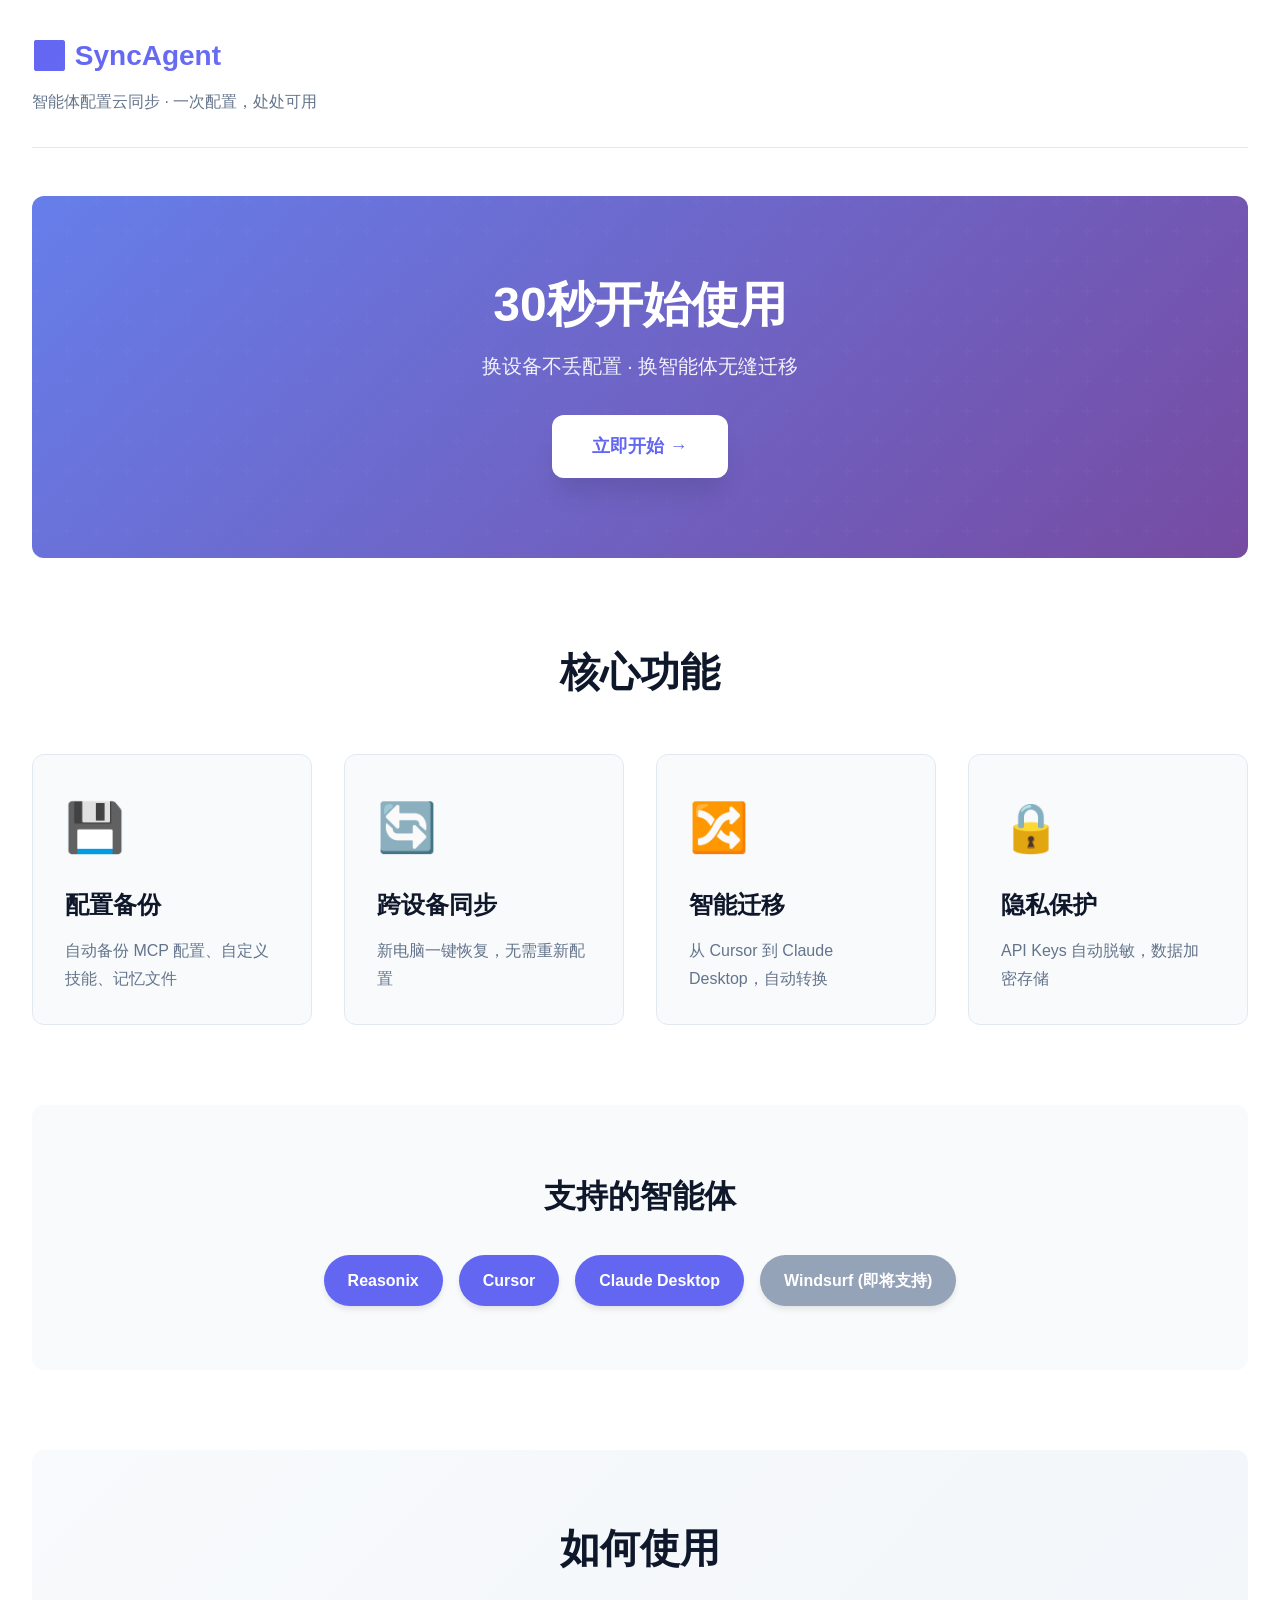
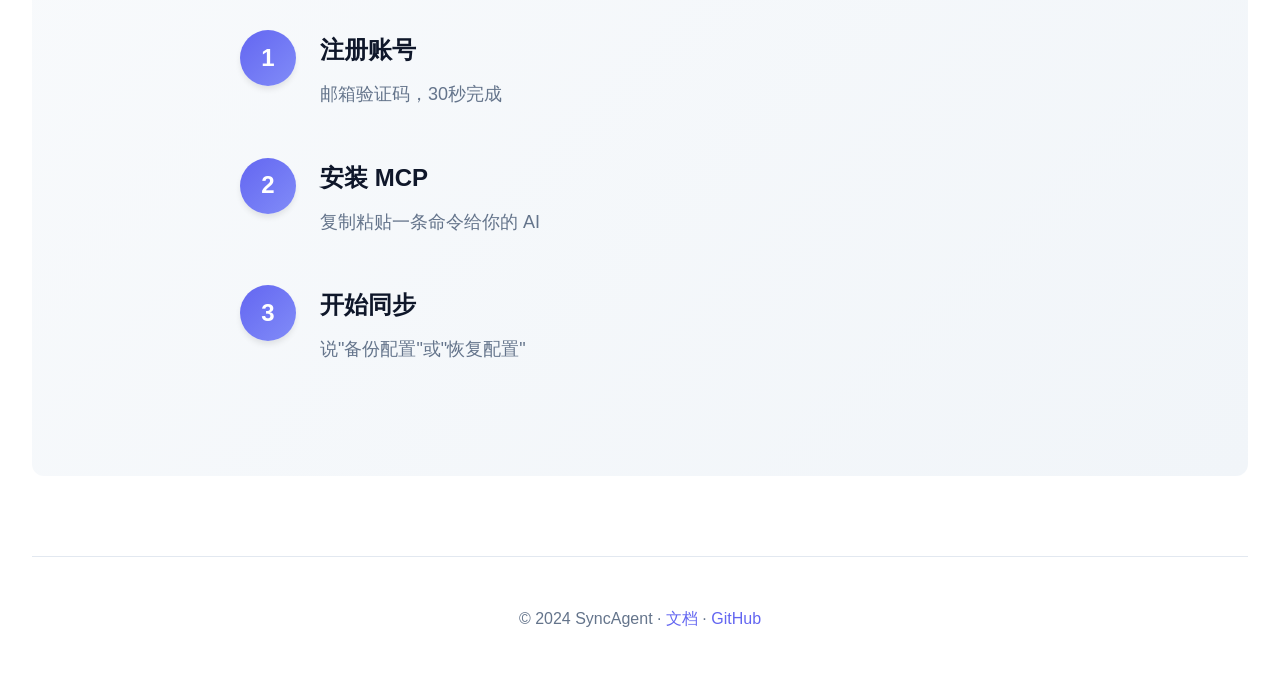
==== public/index.html @ e1bc0ce4 "Fix asset paths for Vercel deployment" ====
<!DOCTYPE html>
<html lang="zh-CN">
<head>
    <meta charset="UTF-8">
    <meta name="viewport" content="width=device-width, initial-scale=1.0">
    <title>SyncAgent - 智能体配置云同步</title>
    <link rel="stylesheet" href="/public/styles/main.css">
</head>
<body>
    <div class="container">
        <header>
            <h1>🔄 SyncAgent</h1>
            <p class="tagline">智能体配置云同步 · 一次配置，处处可用</p>
        </header>

        <main>
            <section class="hero">
                <h2>30秒开始使用</h2>
                <p>换设备不丢配置 · 换智能体无缝迁移</p>
                <a href="/public/setup.html" class="cta-button">立即开始 →</a>
            </section>

            <section class="features">
                <h3>核心功能</h3>
                <div class="feature-grid">
                    <div class="feature-card">
                        <div class="icon">💾</div>
                        <h4>配置备份</h4>
                        <p>自动备份 MCP 配置、自定义技能、记忆文件</p>
                    </div>
                    <div class="feature-card">
                        <div class="icon">🔄</div>
                        <h4>跨设备同步</h4>
                        <p>新电脑一键恢复，无需重新配置</p>
                    </div>
                    <div class="feature-card">
                        <div class="icon">🔀</div>
                        <h4>智能迁移</h4>
                        <p>从 Cursor 到 Claude Desktop，自动转换</p>
                    </div>
                    <div class="feature-card">
                        <div class="icon">🔒</div>
                        <h4>隐私保护</h4>
                        <p>API Keys 自动脱敏，数据加密存储</p>
                    </div>
                </div>
            </section>

            <section class="supported">
                <h3>支持的智能体</h3>
                <div class="agents">
                    <span class="agent-badge">Reasonix</span>
                    <span class="agent-badge">Cursor</span>
                    <span class="agent-badge">Claude Desktop</span>
                    <span class="agent-badge coming-soon">Windsurf (即将支持)</span>
                </div>
            </section>

            <section class="how-it-works">
                <h3>如何使用</h3>
                <ol class="steps">
                    <li>
                        <strong>注册账号</strong>
                        <p>邮箱验证码，30秒完成</p>
                    </li>
                    <li>
                        <strong>安装 MCP</strong>
                        <p>复制粘贴一条命令给你的 AI</p>
                    </li>
                    <li>
                        <strong>开始同步</strong>
                        <p>说"备份配置"或"恢复配置"</p>
                    </li>
                </ol>
            </section>
        </main>

        <footer>
            <p>© 2024 SyncAgent · <a href="/public/docs.html">文档</a> · <a href="https://github.com/yourusername/syncagent">GitHub</a></p>
        </footer>
    </div>
</body>
</html>
---- public/styles/main.css ----
:root {
    --primary: #6366f1;
    --primary-dark: #4f46e5;
    --primary-light: #818cf8;
    --secondary: #10b981;
    --accent: #f59e0b;
    --text: #0f172a;
    --text-light: #64748b;
    --text-muted: #94a3b8;
    --bg: #ffffff;
    --bg-secondary: #f8fafc;
    --bg-tertiary: #f1f5f9;
    --border: #e2e8f0;
    --shadow-sm: 0 1px 2px 0 rgb(0 0 0 / 0.05);
    --shadow: 0 4px 6px -1px rgb(0 0 0 / 0.1);
    --shadow-lg: 0 20px 25px -5px rgb(0 0 0 / 0.1);
    --radius: 0.75rem;
}

* {
    margin: 0;
    padding: 0;
    box-sizing: border-box;
}

body {
    font-family: -apple-system, BlinkMacSystemFont, 'SF Pro Display', 'Segoe UI', 'Roboto', sans-serif;
    line-height: 1.7;
    color: var(--text);
    background: var(--bg);
    -webkit-font-smoothing: antialiased;
}

.container {
    max-width: 1280px;
    margin: 0 auto;
    padding: 0 2rem;
}

/* Header */
header {
    padding: 2rem 0;
    background: rgba(255, 255, 255, 0.8);
    backdrop-filter: blur(10px);
    border-bottom: 1px solid var(--border);
    position: sticky;
    top: 0;
    z-index: 100;
}

header h1 {
    font-size: 1.75rem;
    font-weight: 700;
    background: linear-gradient(135deg, var(--primary) 0%, var(--primary-light) 100%);
    -webkit-background-clip: text;
    -webkit-text-fill-color: transparent;
    background-clip: text;
}

.tagline {
    font-size: 1rem;
    color: var(--text-light);
    margin-top: 0.5rem;
}

.back-link {
    display: inline-flex;
    align-items: center;
    margin-top: 1rem;
    color: var(--primary);
    text-decoration: none;
    font-weight: 500;
    transition: color 0.2s;
}

.back-link:hover {
    color: var(--primary-dark);
}

/* Hero Section */
.hero {
    text-align: center;
    padding: 5rem 2rem;
    background: linear-gradient(135deg, #667eea 0%, #764ba2 100%);
    border-radius: var(--radius);
    margin: 3rem 0;
    position: relative;
    overflow: hidden;
}

.hero::before {
    content: '';
    position: absolute;
    top: 0;
    left: 0;
    right: 0;
    bottom: 0;
    background: url("data:image/svg+xml,%3Csvg width='60' height='60' viewBox='0 0 60 60' xmlns='http://www.w3.org/2000/svg'%3E%3Cg fill='none' fill-rule='evenodd'%3E%3Cg fill='%23ffffff' fill-opacity='0.05'%3E%3Cpath d='M36 34v-4h-2v4h-4v2h4v4h2v-4h4v-2h-4zm0-30V0h-2v4h-4v2h4v4h2V6h4V4h-4zM6 34v-4H4v4H0v2h4v4h2v-4h4v-2H6zM6 4V0H4v4H0v2h4v4h2V6h4V4H6z'/%3E%3C/g%3E%3C/g%3E%3C/svg%3E");
    opacity: 0.3;
}

.hero > * {
    position: relative;
    z-index: 1;
}

.hero h2 {
    font-size: 3rem;
    font-weight: 800;
    color: white;
    margin-bottom: 1rem;
    line-height: 1.2;
}

.hero p {
    font-size: 1.25rem;
    color: rgba(255, 255, 255, 0.9);
    margin-bottom: 2rem;
}

.cta-button {
    display: inline-flex;
    align-items: center;
    gap: 0.5rem;
    padding: 1rem 2.5rem;
    background: white;
    color: var(--primary);
    text-decoration: none;
    border-radius: var(--radius);
    font-weight: 600;
    font-size: 1.125rem;
    box-shadow: var(--shadow-lg);
    transition: all 0.3s cubic-bezier(0.4, 0, 0.2, 1);
}

.cta-button:hover {
    transform: translateY(-2px);
    box-shadow: 0 25px 50px -12px rgb(0 0 0 / 0.25);
}

/* Features */
.features {
    margin: 5rem 0;
}

.features h3 {
    text-align: center;
    font-size: 2.5rem;
    font-weight: 700;
    margin-bottom: 3rem;
    color: var(--text);
}

.feature-grid {
    display: grid;
    grid-template-columns: repeat(auto-fit, minmax(280px, 1fr));
    gap: 2rem;
}

.feature-card {
    padding: 2rem;
    background: var(--bg-secondary);
    border: 1px solid var(--border);
    border-radius: var(--radius);
    transition: all 0.3s ease;
}

.feature-card:hover {
    transform: translateY(-4px);
    box-shadow: var(--shadow-lg);
    border-color: var(--primary-light);
}

.feature-card .icon {
    font-size: 3rem;
    margin-bottom: 1rem;
    display: block;
}

.feature-card h4 {
    font-size: 1.5rem;
    font-weight: 600;
    margin-bottom: 0.75rem;
    color: var(--text);
}

.feature-card p {
    color: var(--text-light);
    line-height: 1.7;
}

/* Supported Agents */
.supported {
    text-align: center;
    margin: 5rem 0;
    padding: 4rem 2rem;
    background: var(--bg-secondary);
    border-radius: var(--radius);
}

.supported h3 {
    font-size: 2rem;
    font-weight: 700;
    margin-bottom: 2rem;
}

.agents {
    display: flex;
    flex-wrap: wrap;
    justify-content: center;
    gap: 1rem;
}

.agent-badge {
    padding: 0.75rem 1.5rem;
    background: var(--primary);
    color: white;
    border-radius: 9999px;
    font-weight: 600;
    font-size: 1rem;
    box-shadow: var(--shadow);
    transition: all 0.2s;
}

.agent-badge:hover {
    transform: scale(1.05);
    box-shadow: var(--shadow-lg);
}

.agent-badge.coming-soon {
    background: var(--text-muted);
}

/* How It Works */
.how-it-works {
    margin: 5rem 0;
    padding: 4rem 3rem;
    background: linear-gradient(135deg, var(--bg-secondary) 0%, var(--bg-tertiary) 100%);
    border-radius: var(--radius);
}

.how-it-works h3 {
    text-align: center;
    font-size: 2.5rem;
    font-weight: 700;
    margin-bottom: 3rem;
}

.steps {
    list-style: none;
    max-width: 800px;
    margin: 0 auto;
}

.steps li {
    counter-increment: step-counter;
    margin-bottom: 3rem;
    padding-left: 5rem;
    position: relative;
}

.steps li::before {
    content: counter(step-counter);
    position: absolute;
    left: 0;
    top: 0;
    width: 3.5rem;
    height: 3.5rem;
    background: linear-gradient(135deg, var(--primary) 0%, var(--primary-light) 100%);
    color: white;
    border-radius: 50%;
    display: flex;
    align-items: center;
    justify-content: center;
    font-weight: 700;
    font-size: 1.5rem;
    box-shadow: var(--shadow);
}

.steps li strong {
    display: block;
    font-size: 1.5rem;
    font-weight: 600;
    margin-bottom: 0.5rem;
    color: var(--text);
}

.steps li p {
    color: var(--text-light);
    font-size: 1.125rem;
}

/* Setup Page */
.setup-page {
    max-width: 900px;
    margin: 3rem auto;
}

.setup-page h2 {
    font-size: 2.5rem;
    font-weight: 700;
    text-align: center;
    margin-bottom: 3rem;
}

.setup-step {
    margin: 2rem 0;
    padding: 2.5rem;
    background: white;
    border: 1px solid var(--border);
    border-radius: var(--radius);
    box-shadow: var(--shadow);
}

.step-header {
    display: flex;
    align-items: center;
    gap: 1.5rem;
    margin-bottom: 2rem;
}

.step-number {
    width: 3rem;
    height: 3rem;
    background: linear-gradient(135deg, var(--primary) 0%, var(--primary-light) 100%);
    color: white;
    border-radius: 50%;
    display: flex;
    align-items: center;
    justify-content: center;
    font-weight: 700;
    font-size: 1.25rem;
    flex-shrink: 0;
}

.step-header h3 {
    font-size: 1.5rem;
    font-weight: 600;
    color: var(--text);
}

/* Form Elements */
.input-field {
    width: 100%;
    padding: 1rem 1.25rem;
    border: 2px solid var(--border);
    border-radius: var(--radius);
    font-size: 1rem;
    transition: all 0.2s;
    background: var(--bg);
}

.input-field:focus {
    outline: none;
    border-color: var(--primary);
    box-shadow: 0 0 0 3px rgba(99, 102, 241, 0.1);
}

.button {
    padding: 1rem 2rem;
    background: linear-gradient(135deg, var(--primary) 0%, var(--primary-dark) 100%);
    color: white;
    border: none;
    border-radius: var(--radius);
    font-size: 1rem;
    font-weight: 600;
    cursor: pointer;
    transition: all 0.2s;
    box-shadow: var(--shadow);
}

.button:hover:not(:disabled) {
    transform: translateY(-2px);
    box-shadow: var(--shadow-lg);
}

.button:disabled {
    opacity: 0.5;
    cursor: not-allowed;
}

#email-form, #code-form {
    display: flex;
    gap: 1rem;
    margin-bottom: 1.5rem;
}

.success-message {
    color: var(--secondary);
    font-weight: 600;
    font-size: 1.125rem;
    margin-bottom: 1rem;
}

.token-display {
    padding: 1.5rem;
    background: var(--bg-secondary);
    border-radius: var(--radius);
    border: 2px solid var(--secondary);
}

.token-display code {
    font-family: 'SF Mono', 'Monaco', 'Courier New', monospace;
    color: var(--primary);
    word-break: break-all;
    font-size: 0.875rem;
}

/* Instruction Box */
.instruction-box {
    position: relative;
    margin: 2rem 0;
}

.instruction-box pre {
    padding: 2rem;
    background: var(--text);
    color: var(--bg);
    border-radius: var(--radius);
    overflow-x: auto;
    font-family: 'SF Mono', 'Monaco', 'Courier New', monospace;
    font-size: 0.875rem;
    line-height: 1.7;
    box-shadow: var(--shadow-lg);
}

.copy-button {
    position: absolute;
    top: 1rem;
    right: 1rem;
    padding: 0.75rem 1.5rem;
    background: white;
    color: var(--text);
    border: none;
    border-radius: var(--radius);
    cursor: pointer;
    font-weight: 600;
    font-size: 0.875rem;
    transition: all 0.2s;
    box-shadow: var(--shadow);
}

.copy-button:hover {
    background: var(--bg-secondary);
}

.hint {
    margin-top: 1.5rem;
    padding: 1.5rem;
    background: rgba(99, 102, 241, 0.05);
    border-left: 4px solid var(--primary);
    border-radius: var(--radius);
}

/* Usage Tips */
.usage-tips {
    line-height: 1.8;
}

.usage-tips h4 {
    margin-top: 2rem;
    margin-bottom: 1rem;
    font-size: 1.25rem;
    font-weight: 600;
    color: var(--text);
}

.usage-tips code {
    padding: 0.25rem 0.5rem;
    background: var(--bg-tertiary);
    border-radius: 0.375rem;
    font-family: 'SF Mono', 'Monaco', 'Courier New', monospace;
    font-size: 0.875em;
    color: var(--primary);
}

.usage-tips ul {
    margin-left: 1.5rem;
}

.usage-tips li {
    margin-bottom: 0.75rem;
}

/* Footer */
footer {
    text-align: center;
    padding: 3rem 0;
    margin-top: 5rem;
    border-top: 1px solid var(--border);
    color: var(--text-light);
}

footer a {
    color: var(--primary);
    text-decoration: none;
    font-weight: 500;
    transition: color 0.2s;
}

footer a:hover {
    color: var(--primary-dark);
}

/* Responsive */
@media (max-width: 768px) {
    .hero h2 {
        font-size: 2rem;
    }
    
    .hero p {
        font-size: 1rem;
    }
    
    .features h3 {
        font-size: 2rem;
    }
    
    .feature-grid {
        grid-template-columns: 1fr;
    }
    
    #email-form, #code-form {
        flex-direction: column;
    }
    
    .steps li {
        padding-left: 4rem;
    }
    
    .steps li::before {
        width: 3rem;
        height: 3rem;
        font-size: 1.25rem;
    }
}

/* Animations */
@keyframes fadeIn {
    from {
        opacity: 0;
        transform: translateY(20px);
    }
    to {
        opacity: 1;
        transform: translateY(0);
    }
}

.feature-card,
.setup-step {
    animation: fadeIn 0.6s ease-out forwards;
}

.feature-card:nth-child(1) { animation-delay: 0.1s; }
.feature-card:nth-child(2) { animation-delay: 0.2s; }
.feature-card:nth-child(3) { animation-delay: 0.3s; }
.feature-card:nth-child(4) { animation-delay: 0.4s; }
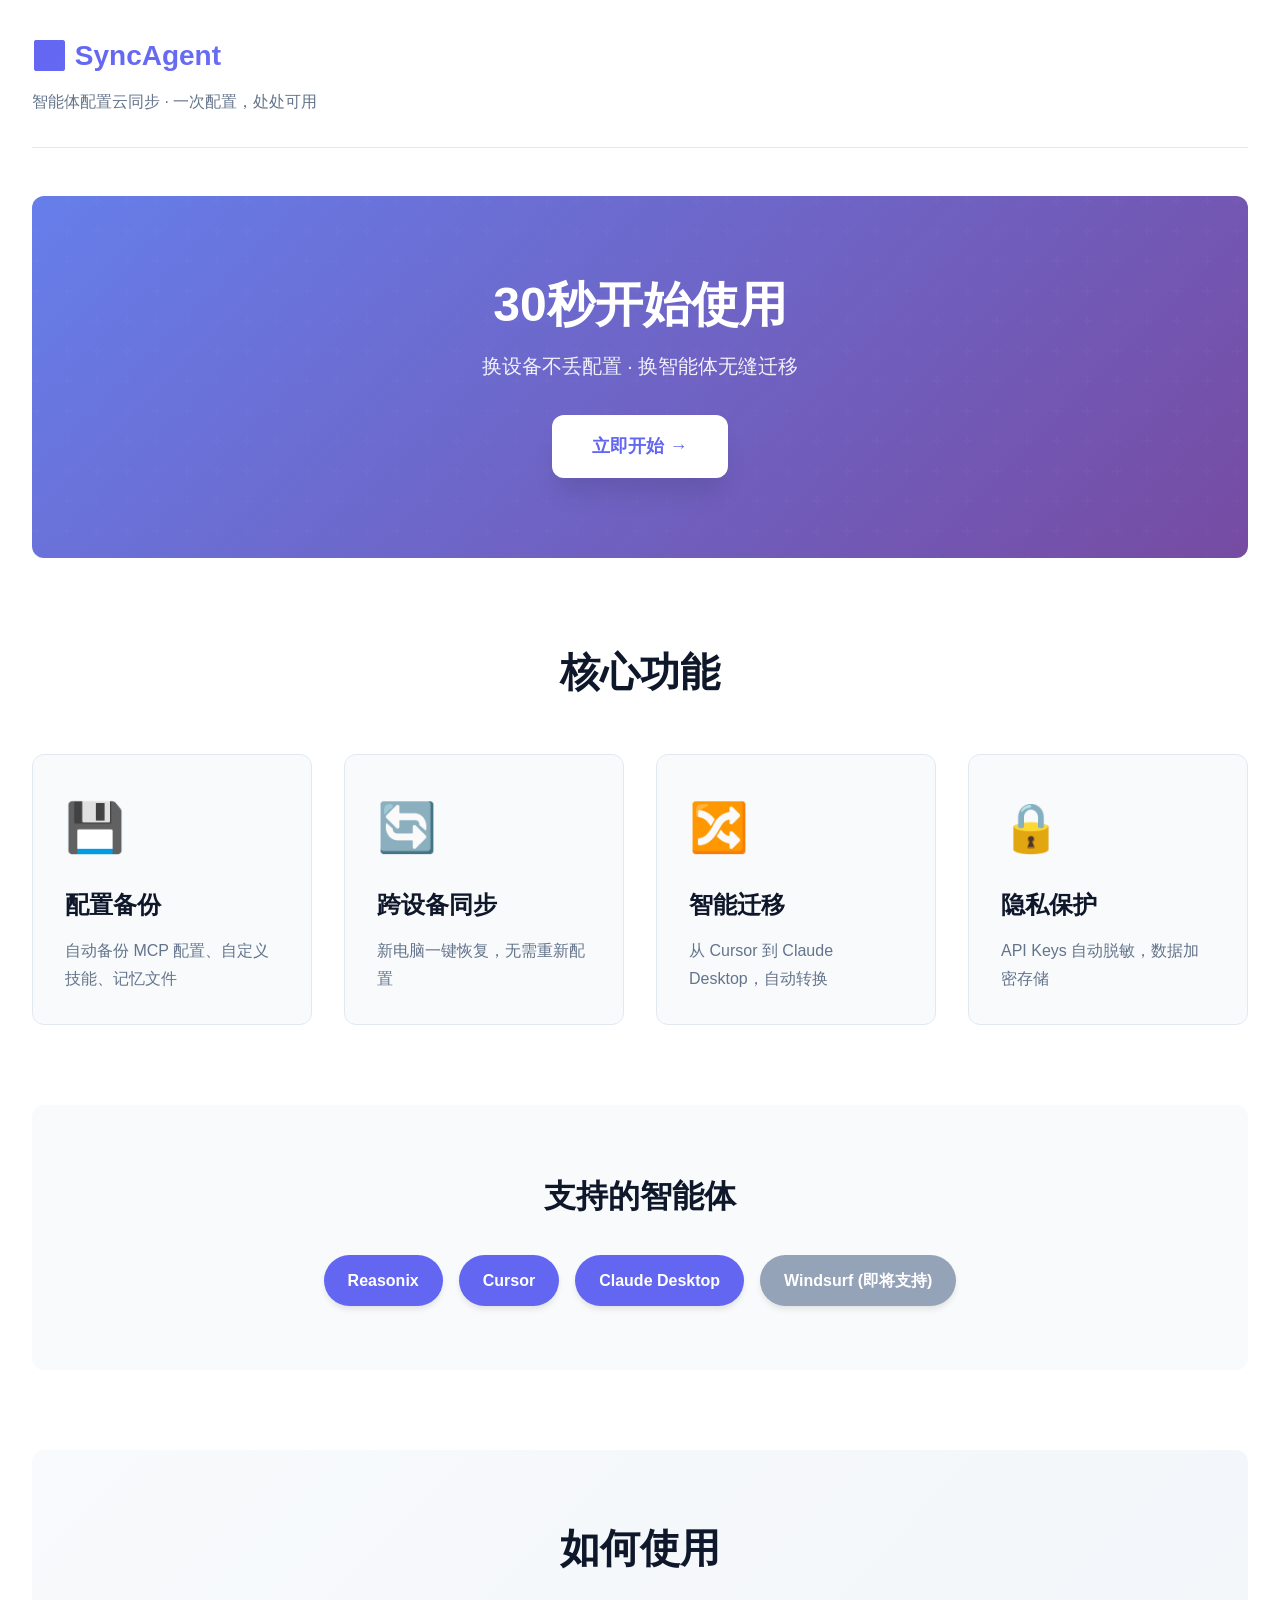
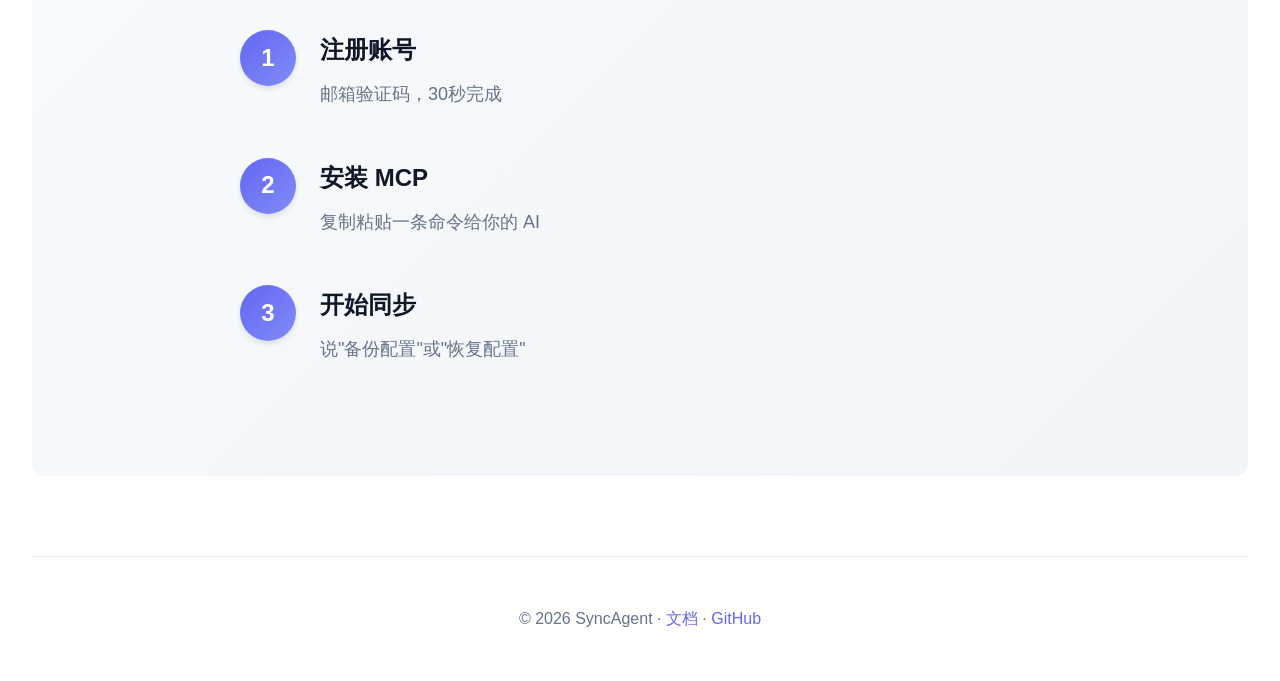
==== commit 3dc7657a: "Replace all placeholder URLs with real endpoints; update docs for Google login" ====
--- a/public/index.html
+++ b/public/index.html
@@ -4,7 +4,7 @@
     <meta charset="UTF-8">
     <meta name="viewport" content="width=device-width, initial-scale=1.0">
     <title>SyncAgent - 智能体配置云同步</title>
-    <link rel="stylesheet" href="/public/styles/main.css">
+    <link rel="stylesheet" href="/styles/main.css">
 </head>
 <body>
     <div class="container">
@@ -17,7 +17,7 @@
             <section class="hero">
                 <h2>30秒开始使用</h2>
                 <p>换设备不丢配置 · 换智能体无缝迁移</p>
-                <a href="/public/setup.html" class="cta-button">立即开始 →</a>
+                <a href="/setup.html" class="cta-button">立即开始 →</a>
             </section>
 
             <section class="features">
@@ -76,7 +76,7 @@
         </main>
 
         <footer>
-            <p>© 2024 SyncAgent · <a href="/public/docs.html">文档</a> · <a href="https://github.com/yourusername/syncagent">GitHub</a></p>
+            <p>© 2026 SyncAgent · <a href="/docs.html">文档</a> · <a href="https://github.com/jian895/syncagent-api">GitHub</a></p>
         </footer>
     </div>
 </body>
--- a/styles/main.css
+++ b/styles/main.css
@@ -0,0 +1,558 @@
+:root {
+    --primary: #6366f1;
+    --primary-dark: #4f46e5;
+    --primary-light: #818cf8;
+    --secondary: #10b981;
+    --accent: #f59e0b;
+    --text: #0f172a;
+    --text-light: #64748b;
+    --text-muted: #94a3b8;
+    --bg: #ffffff;
+    --bg-secondary: #f8fafc;
+    --bg-tertiary: #f1f5f9;
+    --border: #e2e8f0;
+    --shadow-sm: 0 1px 2px 0 rgb(0 0 0 / 0.05);
+    --shadow: 0 4px 6px -1px rgb(0 0 0 / 0.1);
+    --shadow-lg: 0 20px 25px -5px rgb(0 0 0 / 0.1);
+    --radius: 0.75rem;
+}
+
+* {
+    margin: 0;
+    padding: 0;
+    box-sizing: border-box;
+}
+
+body {
+    font-family: -apple-system, BlinkMacSystemFont, 'SF Pro Display', 'Segoe UI', 'Roboto', sans-serif;
+    line-height: 1.7;
+    color: var(--text);
+    background: var(--bg);
+    -webkit-font-smoothing: antialiased;
+}
+
+.container {
+    max-width: 1280px;
+    margin: 0 auto;
+    padding: 0 2rem;
+}
+
+/* Header */
+header {
+    padding: 2rem 0;
+    background: rgba(255, 255, 255, 0.8);
+    backdrop-filter: blur(10px);
+    border-bottom: 1px solid var(--border);
+    position: sticky;
+    top: 0;
+    z-index: 100;
+}
+
+header h1 {
+    font-size: 1.75rem;
+    font-weight: 700;
+    background: linear-gradient(135deg, var(--primary) 0%, var(--primary-light) 100%);
+    -webkit-background-clip: text;
+    -webkit-text-fill-color: transparent;
+    background-clip: text;
+}
+
+.tagline {
+    font-size: 1rem;
+    color: var(--text-light);
+    margin-top: 0.5rem;
+}
+
+.back-link {
+    display: inline-flex;
+    align-items: center;
+    margin-top: 1rem;
+    color: var(--primary);
+    text-decoration: none;
+    font-weight: 500;
+    transition: color 0.2s;
+}
+
+.back-link:hover {
+    color: var(--primary-dark);
+}
+
+/* Hero Section */
+.hero {
+    text-align: center;
+    padding: 5rem 2rem;
+    background: linear-gradient(135deg, #667eea 0%, #764ba2 100%);
+    border-radius: var(--radius);
+    margin: 3rem 0;
+    position: relative;
+    overflow: hidden;
+}
+
+.hero::before {
+    content: '';
+    position: absolute;
+    top: 0;
+    left: 0;
+    right: 0;
+    bottom: 0;
+    background: url("data:image/svg+xml,%3Csvg width='60' height='60' viewBox='0 0 60 60' xmlns='http://www.w3.org/2000/svg'%3E%3Cg fill='none' fill-rule='evenodd'%3E%3Cg fill='%23ffffff' fill-opacity='0.05'%3E%3Cpath d='M36 34v-4h-2v4h-4v2h4v4h2v-4h4v-2h-4zm0-30V0h-2v4h-4v2h4v4h2V6h4V4h-4zM6 34v-4H4v4H0v2h4v4h2v-4h4v-2H6zM6 4V0H4v4H0v2h4v4h2V6h4V4H6z'/%3E%3C/g%3E%3C/g%3E%3C/svg%3E");
+    opacity: 0.3;
+}
+
+.hero > * {
+    position: relative;
+    z-index: 1;
+}
+
+.hero h2 {
+    font-size: 3rem;
+    font-weight: 800;
+    color: white;
+    margin-bottom: 1rem;
+    line-height: 1.2;
+}
+
+.hero p {
+    font-size: 1.25rem;
+    color: rgba(255, 255, 255, 0.9);
+    margin-bottom: 2rem;
+}
+
+.cta-button {
+    display: inline-flex;
+    align-items: center;
+    gap: 0.5rem;
+    padding: 1rem 2.5rem;
+    background: white;
+    color: var(--primary);
+    text-decoration: none;
+    border-radius: var(--radius);
+    font-weight: 600;
+    font-size: 1.125rem;
+    box-shadow: var(--shadow-lg);
+    transition: all 0.3s cubic-bezier(0.4, 0, 0.2, 1);
+}
+
+.cta-button:hover {
+    transform: translateY(-2px);
+    box-shadow: 0 25px 50px -12px rgb(0 0 0 / 0.25);
+}
+
+/* Features */
+.features {
+    margin: 5rem 0;
+}
+
+.features h3 {
+    text-align: center;
+    font-size: 2.5rem;
+    font-weight: 700;
+    margin-bottom: 3rem;
+    color: var(--text);
+}
+
+.feature-grid {
+    display: grid;
+    grid-template-columns: repeat(auto-fit, minmax(280px, 1fr));
+    gap: 2rem;
+}
+
+.feature-card {
+    padding: 2rem;
+    background: var(--bg-secondary);
+    border: 1px solid var(--border);
+    border-radius: var(--radius);
+    transition: all 0.3s ease;
+}
+
+.feature-card:hover {
+    transform: translateY(-4px);
+    box-shadow: var(--shadow-lg);
+    border-color: var(--primary-light);
+}
+
+.feature-card .icon {
+    font-size: 3rem;
+    margin-bottom: 1rem;
+    display: block;
+}
+
+.feature-card h4 {
+    font-size: 1.5rem;
+    font-weight: 600;
+    margin-bottom: 0.75rem;
+    color: var(--text);
+}
+
+.feature-card p {
+    color: var(--text-light);
+    line-height: 1.7;
+}
+
+/* Supported Agents */
+.supported {
+    text-align: center;
+    margin: 5rem 0;
+    padding: 4rem 2rem;
+    background: var(--bg-secondary);
+    border-radius: var(--radius);
+}
+
+.supported h3 {
+    font-size: 2rem;
+    font-weight: 700;
+    margin-bottom: 2rem;
+}
+
+.agents {
+    display: flex;
+    flex-wrap: wrap;
+    justify-content: center;
+    gap: 1rem;
+}
+
+.agent-badge {
+    padding: 0.75rem 1.5rem;
+    background: var(--primary);
+    color: white;
+    border-radius: 9999px;
+    font-weight: 600;
+    font-size: 1rem;
+    box-shadow: var(--shadow);
+    transition: all 0.2s;
+}
+
+.agent-badge:hover {
+    transform: scale(1.05);
+    box-shadow: var(--shadow-lg);
+}
+
+.agent-badge.coming-soon {
+    background: var(--text-muted);
+}
+
+/* How It Works */
+.how-it-works {
+    margin: 5rem 0;
+    padding: 4rem 3rem;
+    background: linear-gradient(135deg, var(--bg-secondary) 0%, var(--bg-tertiary) 100%);
+    border-radius: var(--radius);
+}
+
+.how-it-works h3 {
+    text-align: center;
+    font-size: 2.5rem;
+    font-weight: 700;
+    margin-bottom: 3rem;
+}
+
+.steps {
+    list-style: none;
+    max-width: 800px;
+    margin: 0 auto;
+}
+
+.steps li {
+    counter-increment: step-counter;
+    margin-bottom: 3rem;
+    padding-left: 5rem;
+    position: relative;
+}
+
+.steps li::before {
+    content: counter(step-counter);
+    position: absolute;
+    left: 0;
+    top: 0;
+    width: 3.5rem;
+    height: 3.5rem;
+    background: linear-gradient(135deg, var(--primary) 0%, var(--primary-light) 100%);
+    color: white;
+    border-radius: 50%;
+    display: flex;
+    align-items: center;
+    justify-content: center;
+    font-weight: 700;
+    font-size: 1.5rem;
+    box-shadow: var(--shadow);
+}
+
+.steps li strong {
+    display: block;
+    font-size: 1.5rem;
+    font-weight: 600;
+    margin-bottom: 0.5rem;
+    color: var(--text);
+}
+
+.steps li p {
+    color: var(--text-light);
+    font-size: 1.125rem;
+}
+
+/* Setup Page */
+.setup-page {
+    max-width: 900px;
+    margin: 3rem auto;
+}
+
+.setup-page h2 {
+    font-size: 2.5rem;
+    font-weight: 700;
+    text-align: center;
+    margin-bottom: 3rem;
+}
+
+.setup-step {
+    margin: 2rem 0;
+    padding: 2.5rem;
+    background: white;
+    border: 1px solid var(--border);
+    border-radius: var(--radius);
+    box-shadow: var(--shadow);
+}
+
+.step-header {
+    display: flex;
+    align-items: center;
+    gap: 1.5rem;
+    margin-bottom: 2rem;
+}
+
+.step-number {
+    width: 3rem;
+    height: 3rem;
+    background: linear-gradient(135deg, var(--primary) 0%, var(--primary-light) 100%);
+    color: white;
+    border-radius: 50%;
+    display: flex;
+    align-items: center;
+    justify-content: center;
+    font-weight: 700;
+    font-size: 1.25rem;
+    flex-shrink: 0;
+}
+
+.step-header h3 {
+    font-size: 1.5rem;
+    font-weight: 600;
+    color: var(--text);
+}
+
+/* Form Elements */
+.input-field {
+    width: 100%;
+    padding: 1rem 1.25rem;
+    border: 2px solid var(--border);
+    border-radius: var(--radius);
+    font-size: 1rem;
+    transition: all 0.2s;
+    background: var(--bg);
+}
+
+.input-field:focus {
+    outline: none;
+    border-color: var(--primary);
+    box-shadow: 0 0 0 3px rgba(99, 102, 241, 0.1);
+}
+
+.button {
+    padding: 1rem 2rem;
+    background: linear-gradient(135deg, var(--primary) 0%, var(--primary-dark) 100%);
+    color: white;
+    border: none;
+    border-radius: var(--radius);
+    font-size: 1rem;
+    font-weight: 600;
+    cursor: pointer;
+    transition: all 0.2s;
+    box-shadow: var(--shadow);
+}
+
+.button:hover:not(:disabled) {
+    transform: translateY(-2px);
+    box-shadow: var(--shadow-lg);
+}
+
+.button:disabled {
+    opacity: 0.5;
+    cursor: not-allowed;
+}
+
+#email-form, #code-form {
+    display: flex;
+    gap: 1rem;
+    margin-bottom: 1.5rem;
+}
+
+.success-message {
+    color: var(--secondary);
+    font-weight: 600;
+    font-size: 1.125rem;
+    margin-bottom: 1rem;
+}
+
+.token-display {
+    padding: 1.5rem;
+    background: var(--bg-secondary);
+    border-radius: var(--radius);
+    border: 2px solid var(--secondary);
+}
+
+.token-display code {
+    font-family: 'SF Mono', 'Monaco', 'Courier New', monospace;
+    color: var(--primary);
+    word-break: break-all;
+    font-size: 0.875rem;
+}
+
+/* Instruction Box */
+.instruction-box {
+    position: relative;
+    margin: 2rem 0;
+}
+
+.instruction-box pre {
+    padding: 2rem;
+    background: var(--text);
+    color: var(--bg);
+    border-radius: var(--radius);
+    overflow-x: auto;
+    font-family: 'SF Mono', 'Monaco', 'Courier New', monospace;
+    font-size: 0.875rem;
+    line-height: 1.7;
+    box-shadow: var(--shadow-lg);
+}
+
+.copy-button {
+    position: absolute;
+    top: 1rem;
+    right: 1rem;
+    padding: 0.75rem 1.5rem;
+    background: white;
+    color: var(--text);
+    border: none;
+    border-radius: var(--radius);
+    cursor: pointer;
+    font-weight: 600;
+    font-size: 0.875rem;
+    transition: all 0.2s;
+    box-shadow: var(--shadow);
+}
+
+.copy-button:hover {
+    background: var(--bg-secondary);
+}
+
+.hint {
+    margin-top: 1.5rem;
+    padding: 1.5rem;
+    background: rgba(99, 102, 241, 0.05);
+    border-left: 4px solid var(--primary);
+    border-radius: var(--radius);
+}
+
+/* Usage Tips */
+.usage-tips {
+    line-height: 1.8;
+}
+
+.usage-tips h4 {
+    margin-top: 2rem;
+    margin-bottom: 1rem;
+    font-size: 1.25rem;
+    font-weight: 600;
+    color: var(--text);
+}
+
+.usage-tips code {
+    padding: 0.25rem 0.5rem;
+    background: var(--bg-tertiary);
+    border-radius: 0.375rem;
+    font-family: 'SF Mono', 'Monaco', 'Courier New', monospace;
+    font-size: 0.875em;
+    color: var(--primary);
+}
+
+.usage-tips ul {
+    margin-left: 1.5rem;
+}
+
+.usage-tips li {
+    margin-bottom: 0.75rem;
+}
+
+/* Footer */
+footer {
+    text-align: center;
+    padding: 3rem 0;
+    margin-top: 5rem;
+    border-top: 1px solid var(--border);
+    color: var(--text-light);
+}
+
+footer a {
+    color: var(--primary);
+    text-decoration: none;
+    font-weight: 500;
+    transition: color 0.2s;
+}
+
+footer a:hover {
+    color: var(--primary-dark);
+}
+
+/* Responsive */
+@media (max-width: 768px) {
+    .hero h2 {
+        font-size: 2rem;
+    }
+    
+    .hero p {
+        font-size: 1rem;
+    }
+    
+    .features h3 {
+        font-size: 2rem;
+    }
+    
+    .feature-grid {
+        grid-template-columns: 1fr;
+    }
+    
+    #email-form, #code-form {
+        flex-direction: column;
+    }
+    
+    .steps li {
+        padding-left: 4rem;
+    }
+    
+    .steps li::before {
+        width: 3rem;
+        height: 3rem;
+        font-size: 1.25rem;
+    }
+}
+
+/* Animations */
+@keyframes fadeIn {
+    from {
+        opacity: 0;
+        transform: translateY(20px);
+    }
+    to {
+        opacity: 1;
+        transform: translateY(0);
+    }
+}
+
+.feature-card,
+.setup-step {
+    animation: fadeIn 0.6s ease-out forwards;
+}
+
+.feature-card:nth-child(1) { animation-delay: 0.1s; }
+.feature-card:nth-child(2) { animation-delay: 0.2s; }
+.feature-card:nth-child(3) { animation-delay: 0.3s; }
+.feature-card:nth-child(4) { animation-delay: 0.4s; }
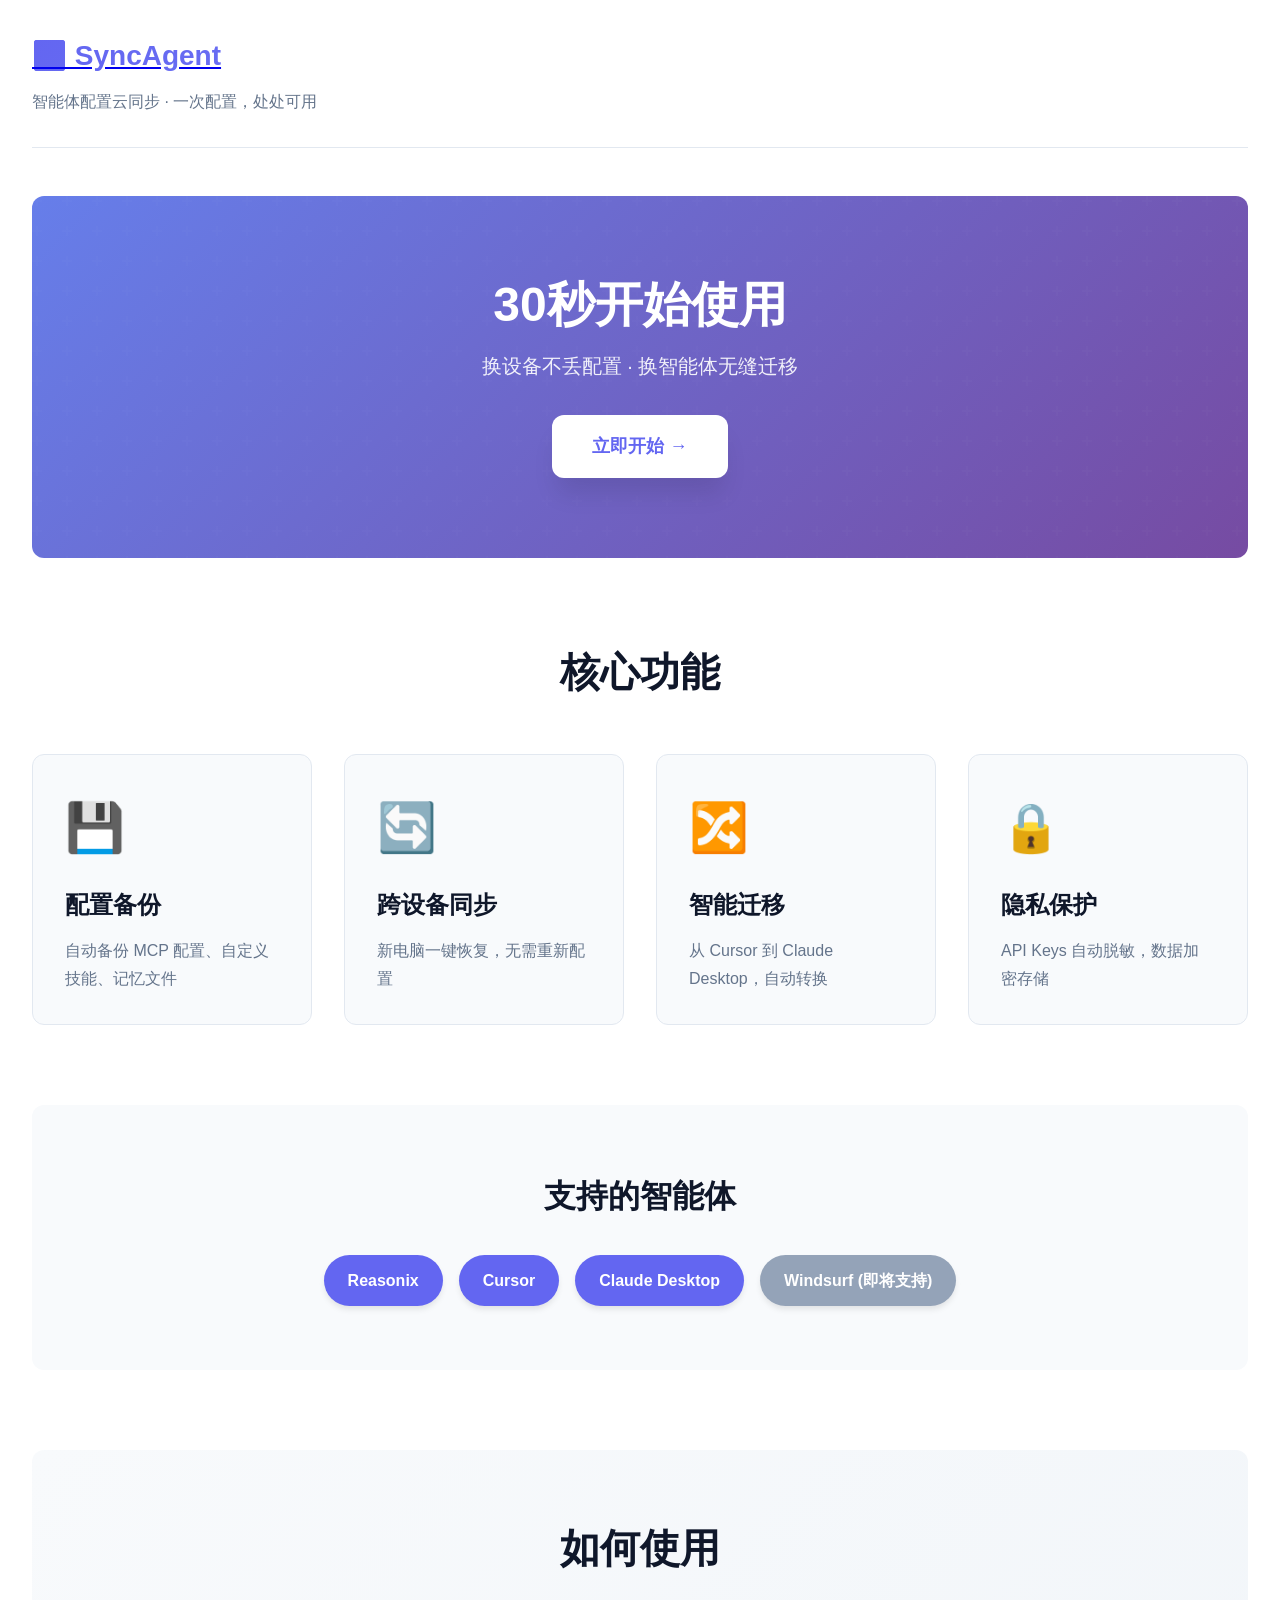
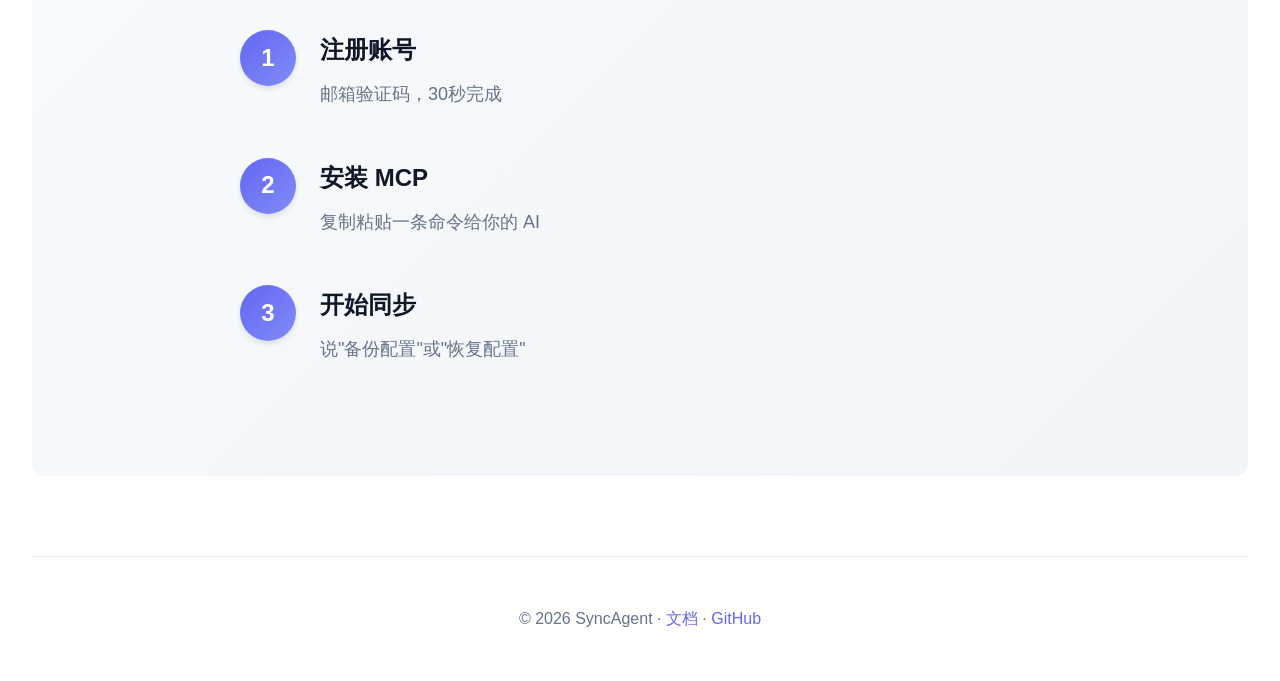
==== commit 5772b98d: "feat: 全站统一登录状态导航栏（登录/邮箱/我的备份/退出），修复入口不可见" ====
--- a/public/index.html
+++ b/public/index.html
@@ -9,7 +9,10 @@
 <body>
     <div class="container">
         <header>
-            <h1>🔄 SyncAgent</h1>
+            <div class="header-bar">
+                <a href="/index.html" class="brand"><h1>🔄 SyncAgent</h1></a>
+                <div class="nav-actions" id="nav-actions"></div>
+            </div>
             <p class="tagline">智能体配置云同步 · 一次配置，处处可用</p>
         </header>
 
@@ -79,5 +82,6 @@
             <p>© 2026 SyncAgent · <a href="/docs.html">文档</a> · <a href="https://github.com/jian895/syncagent-api">GitHub</a></p>
         </footer>
     </div>
+    <script src="/scripts/app.js"></script>
 </body>
 </html>
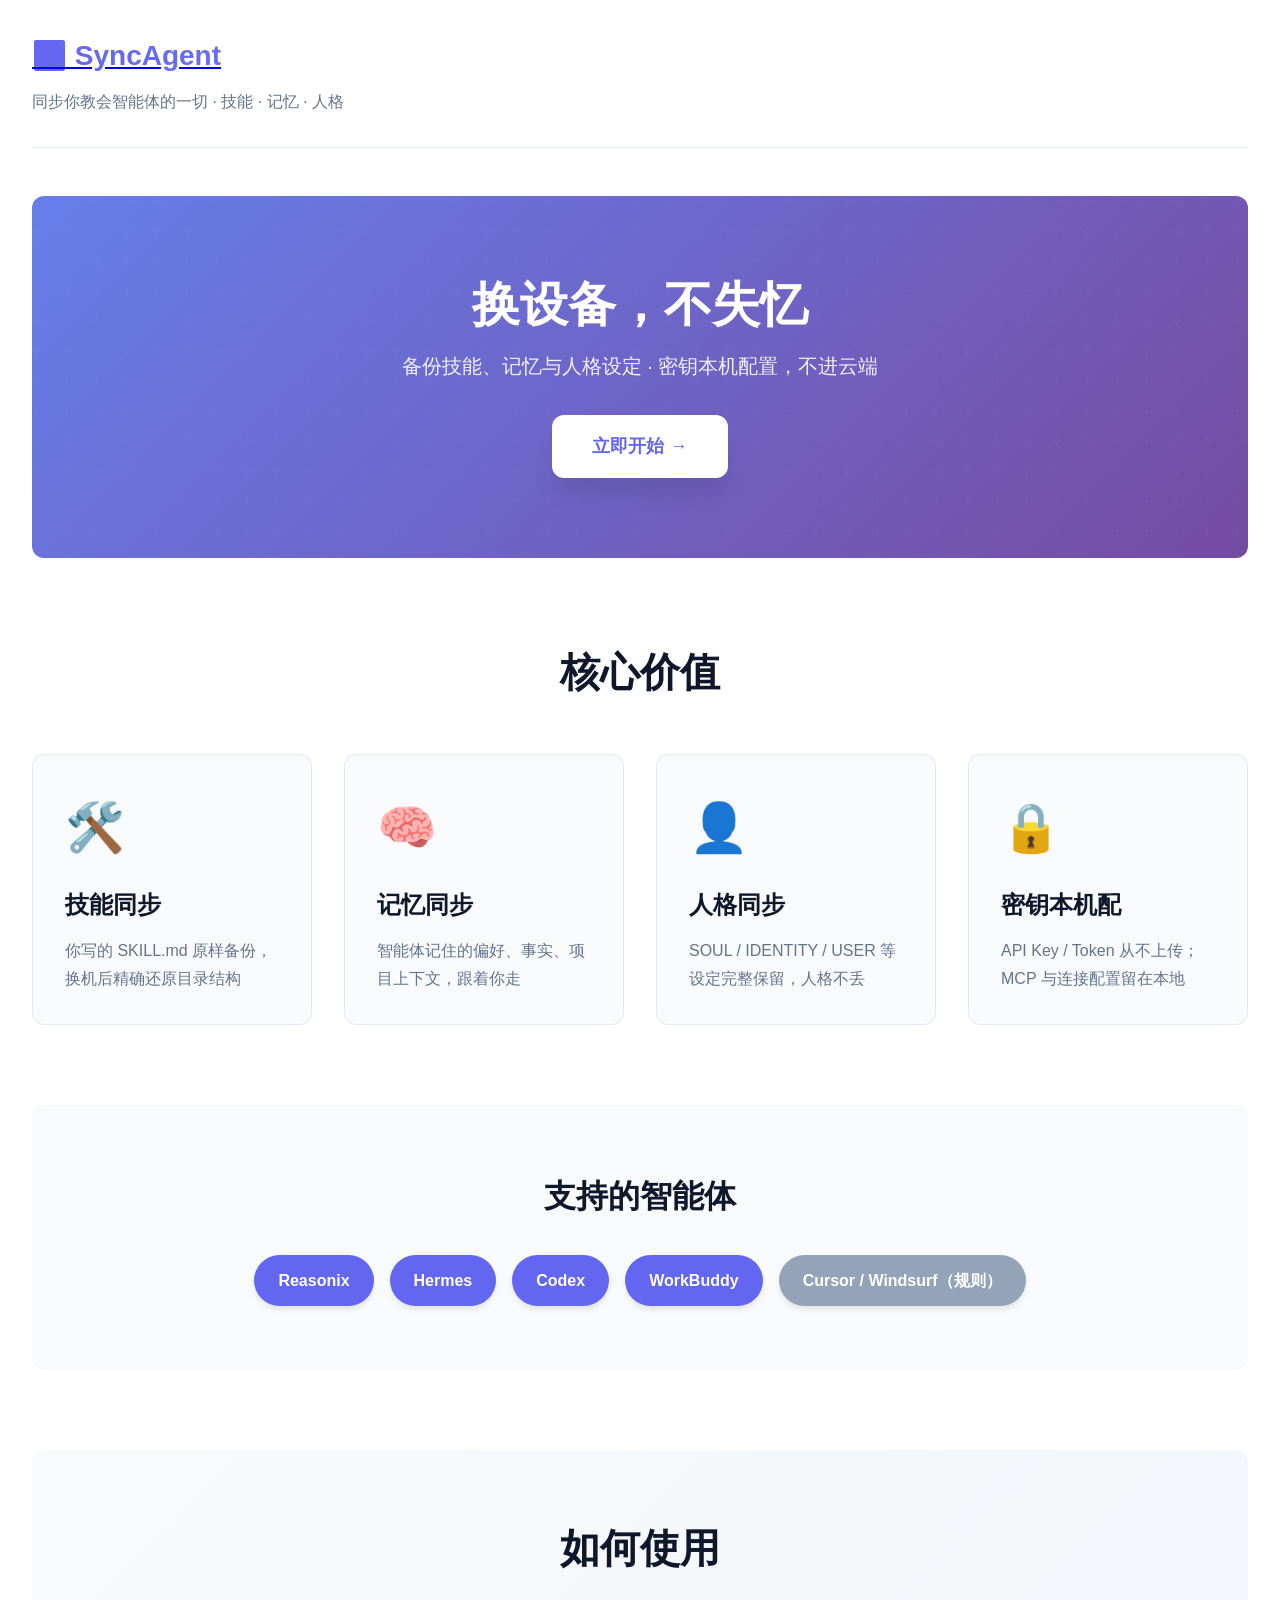
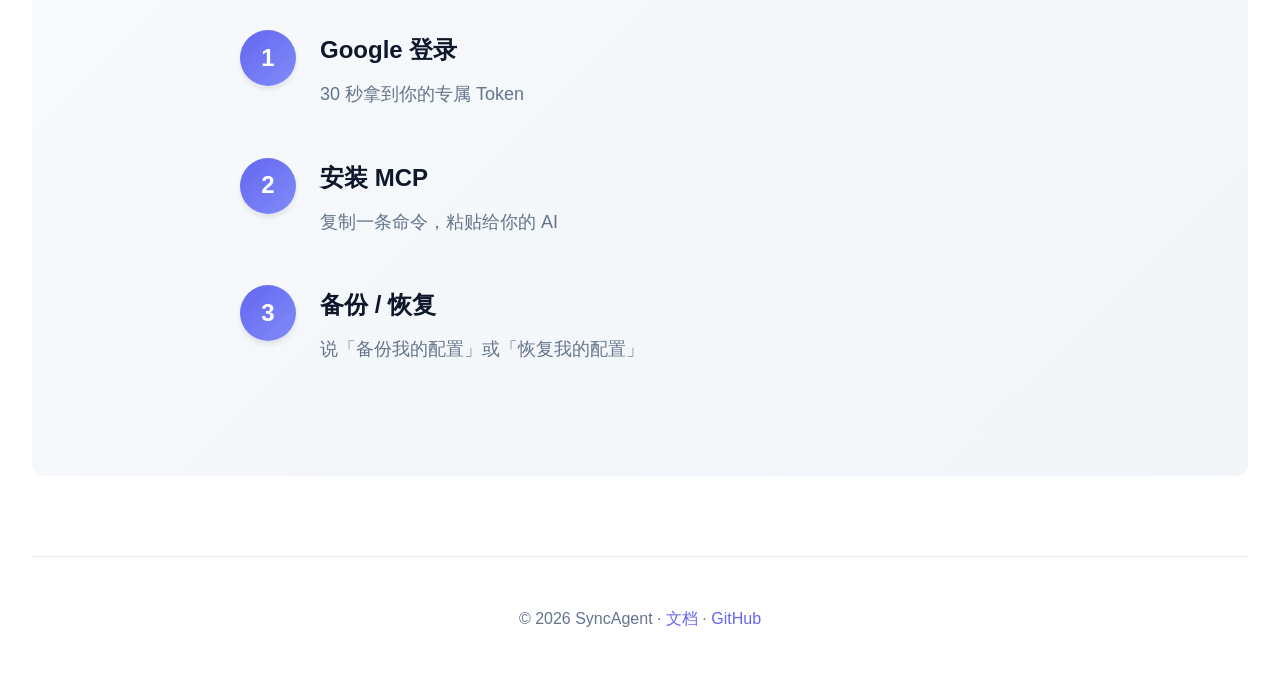
==== commit 5f816d48: "feat(web): 对齐养成资产定位 + backups 文件树详情 - index/setup/docs 文案：只同步 skills/memory/人格，密钥本机配，去掉 MCP 备份与跨智能体迁" ====
--- a/public/index.html
+++ b/public/index.html
@@ -3,7 +3,7 @@
 <head>
     <meta charset="UTF-8">
     <meta name="viewport" content="width=device-width, initial-scale=1.0">
-    <title>SyncAgent - 智能体配置云同步</title>
+    <title>SyncAgent - 智能体养成资产云同步</title>
     <link rel="stylesheet" href="/styles/main.css">
 </head>
 <body>
@@ -13,38 +13,38 @@
                 <a href="/index.html" class="brand"><h1>🔄 SyncAgent</h1></a>
                 <div class="nav-actions" id="nav-actions"></div>
             </div>
-            <p class="tagline">智能体配置云同步 · 一次配置，处处可用</p>
+            <p class="tagline">同步你教会智能体的一切 · 技能 · 记忆 · 人格</p>
         </header>
 
         <main>
             <section class="hero">
-                <h2>30秒开始使用</h2>
-                <p>换设备不丢配置 · 换智能体无缝迁移</p>
+                <h2>换设备，不失忆</h2>
+                <p>备份技能、记忆与人格设定 · 密钥本机配置，不进云端</p>
                 <a href="/setup.html" class="cta-button">立即开始 →</a>
             </section>
 
             <section class="features">
-                <h3>核心功能</h3>
+                <h3>核心价值</h3>
                 <div class="feature-grid">
                     <div class="feature-card">
-                        <div class="icon">💾</div>
-                        <h4>配置备份</h4>
-                        <p>自动备份 MCP 配置、自定义技能、记忆文件</p>
+                        <div class="icon">🛠️</div>
+                        <h4>技能同步</h4>
+                        <p>你写的 SKILL.md 原样备份，换机后精确还原目录结构</p>
                     </div>
                     <div class="feature-card">
-                        <div class="icon">🔄</div>
-                        <h4>跨设备同步</h4>
-                        <p>新电脑一键恢复，无需重新配置</p>
+                        <div class="icon">🧠</div>
+                        <h4>记忆同步</h4>
+                        <p>智能体记住的偏好、事实、项目上下文，跟着你走</p>
                     </div>
                     <div class="feature-card">
-                        <div class="icon">🔀</div>
-                        <h4>智能迁移</h4>
-                        <p>从 Cursor 到 Claude Desktop，自动转换</p>
+                        <div class="icon">👤</div>
+                        <h4>人格同步</h4>
+                        <p>SOUL / IDENTITY / USER 等设定完整保留，人格不丢</p>
                     </div>
                     <div class="feature-card">
                         <div class="icon">🔒</div>
-                        <h4>隐私保护</h4>
-                        <p>API Keys 自动脱敏，数据加密存储</p>
+                        <h4>密钥本机配</h4>
+                        <p>API Key / Token 从不上传；MCP 与连接配置留在本地</p>
                     </div>
                 </div>
             </section>
@@ -53,9 +53,10 @@
                 <h3>支持的智能体</h3>
                 <div class="agents">
                     <span class="agent-badge">Reasonix</span>
-                    <span class="agent-badge">Cursor</span>
-                    <span class="agent-badge">Claude Desktop</span>
-                    <span class="agent-badge coming-soon">Windsurf (即将支持)</span>
+                    <span class="agent-badge">Hermes</span>
+                    <span class="agent-badge">Codex</span>
+                    <span class="agent-badge">WorkBuddy</span>
+                    <span class="agent-badge coming-soon">Cursor / Windsurf（规则）</span>
                 </div>
             </section>
 
@@ -63,16 +64,16 @@
                 <h3>如何使用</h3>
                 <ol class="steps">
                     <li>
-                        <strong>注册账号</strong>
-                        <p>邮箱验证码，30秒完成</p>
+                        <strong>Google 登录</strong>
+                        <p>30 秒拿到你的专属 Token</p>
                     </li>
                     <li>
                         <strong>安装 MCP</strong>
-                        <p>复制粘贴一条命令给你的 AI</p>
+                        <p>复制一条命令，粘贴给你的 AI</p>
                     </li>
                     <li>
-                        <strong>开始同步</strong>
-                        <p>说"备份配置"或"恢复配置"</p>
+                        <strong>备份 / 恢复</strong>
+                        <p>说「备份我的配置」或「恢复我的配置」</p>
                     </li>
                 </ol>
             </section>
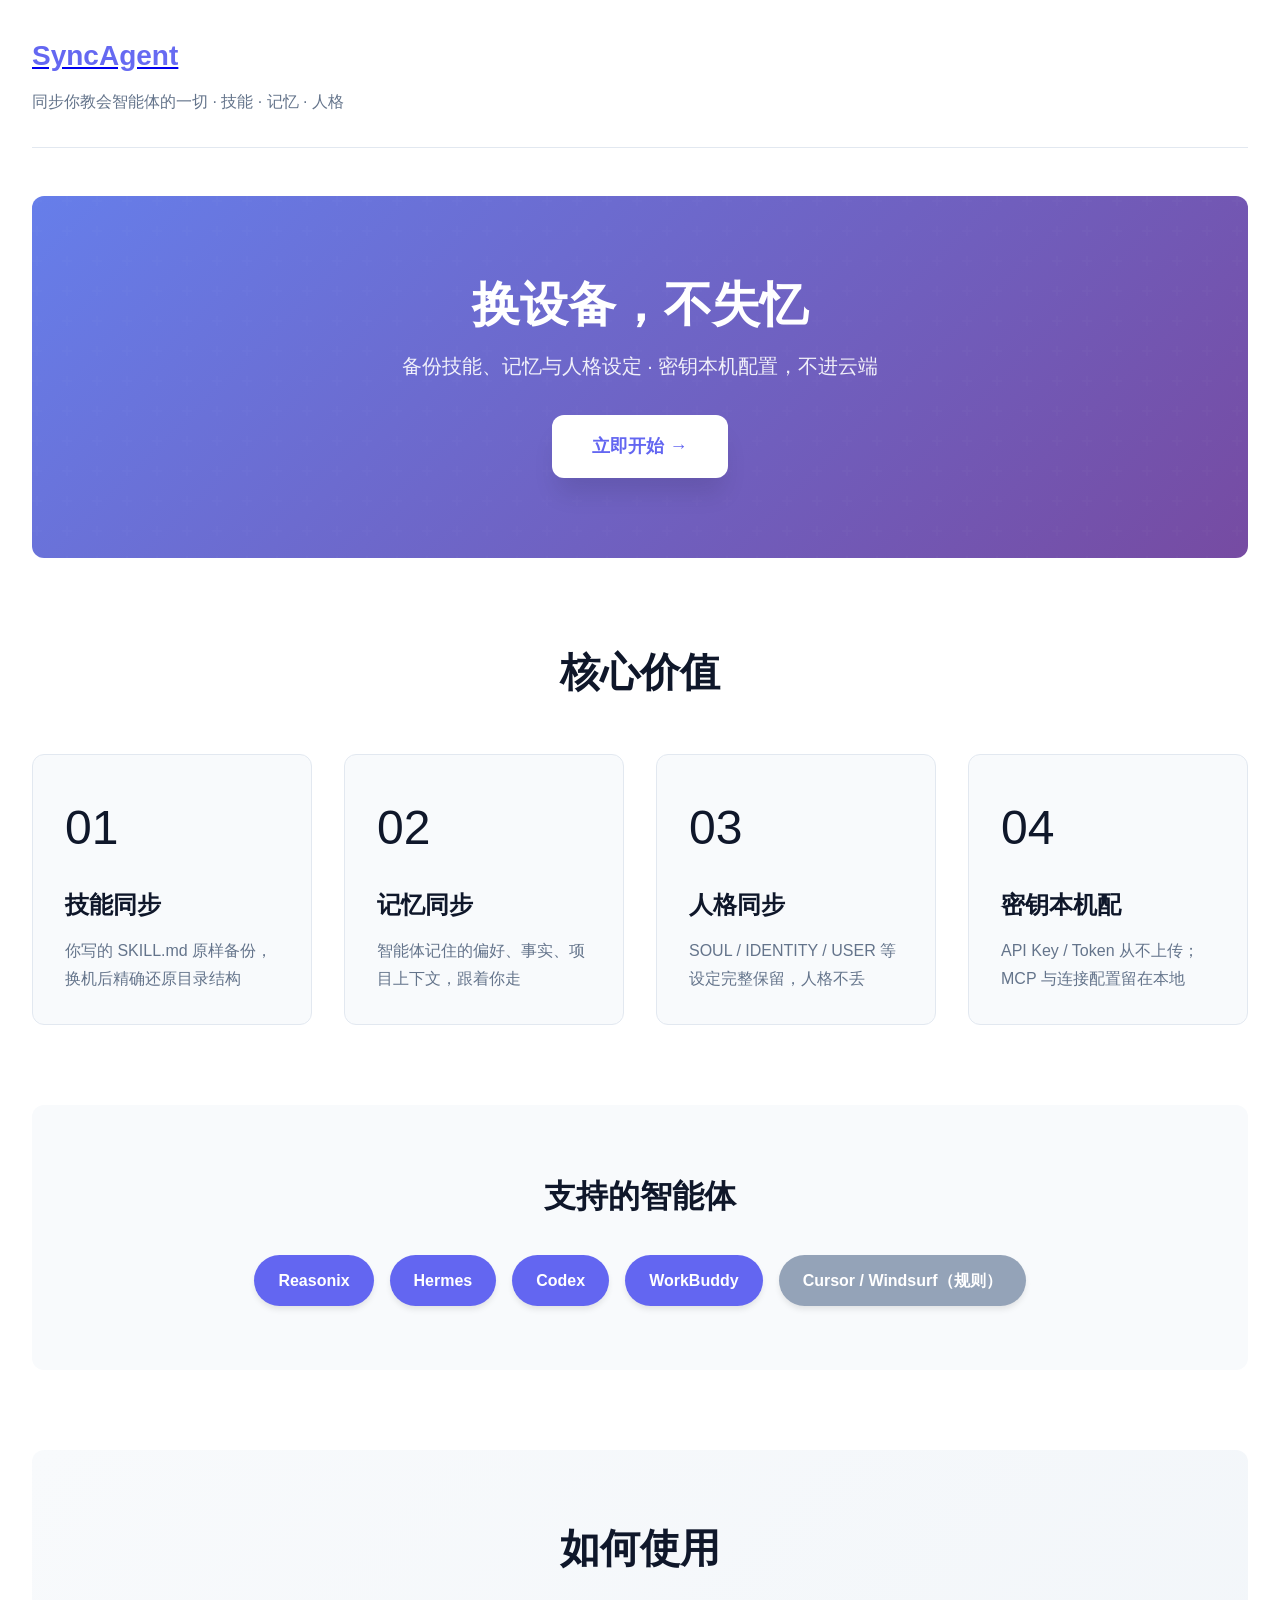
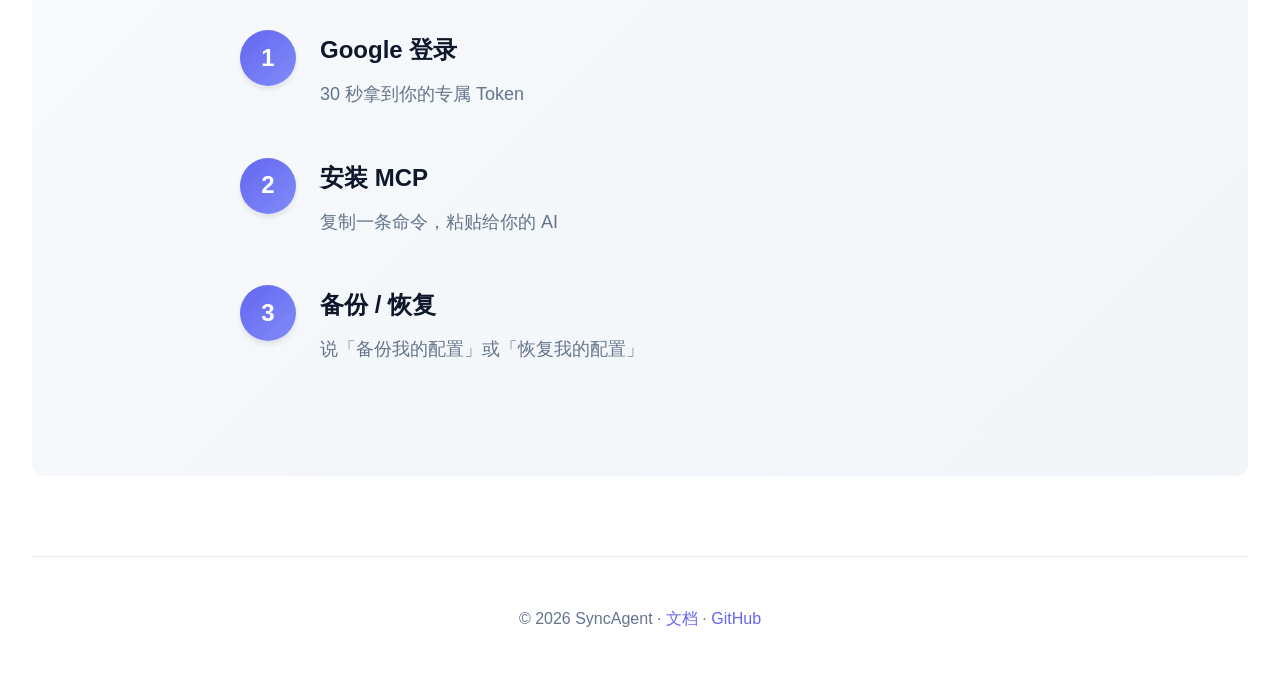
==== commit 79df9d9f: "style(web): Vercel-like monochrome redesign - Rewrite main.css: black/white, Inter-like stack, pill " ====
--- a/public/index.html
+++ b/public/index.html
@@ -10,7 +10,7 @@
     <div class="container">
         <header>
             <div class="header-bar">
-                <a href="/index.html" class="brand"><h1>🔄 SyncAgent</h1></a>
+                <a href="/index.html" class="brand"><h1>SyncAgent</h1></a>
                 <div class="nav-actions" id="nav-actions"></div>
             </div>
             <p class="tagline">同步你教会智能体的一切 · 技能 · 记忆 · 人格</p>
@@ -27,22 +27,22 @@
                 <h3>核心价值</h3>
                 <div class="feature-grid">
                     <div class="feature-card">
-                        <div class="icon">🛠️</div>
+                        <div class="icon">01</div>
                         <h4>技能同步</h4>
                         <p>你写的 SKILL.md 原样备份，换机后精确还原目录结构</p>
                     </div>
                     <div class="feature-card">
-                        <div class="icon">🧠</div>
+                        <div class="icon">02</div>
                         <h4>记忆同步</h4>
                         <p>智能体记住的偏好、事实、项目上下文，跟着你走</p>
                     </div>
                     <div class="feature-card">
-                        <div class="icon">👤</div>
+                        <div class="icon">03</div>
                         <h4>人格同步</h4>
                         <p>SOUL / IDENTITY / USER 等设定完整保留，人格不丢</p>
                     </div>
                     <div class="feature-card">
-                        <div class="icon">🔒</div>
+                        <div class="icon">04</div>
                         <h4>密钥本机配</h4>
                         <p>API Key / Token 从不上传；MCP 与连接配置留在本地</p>
                     </div>
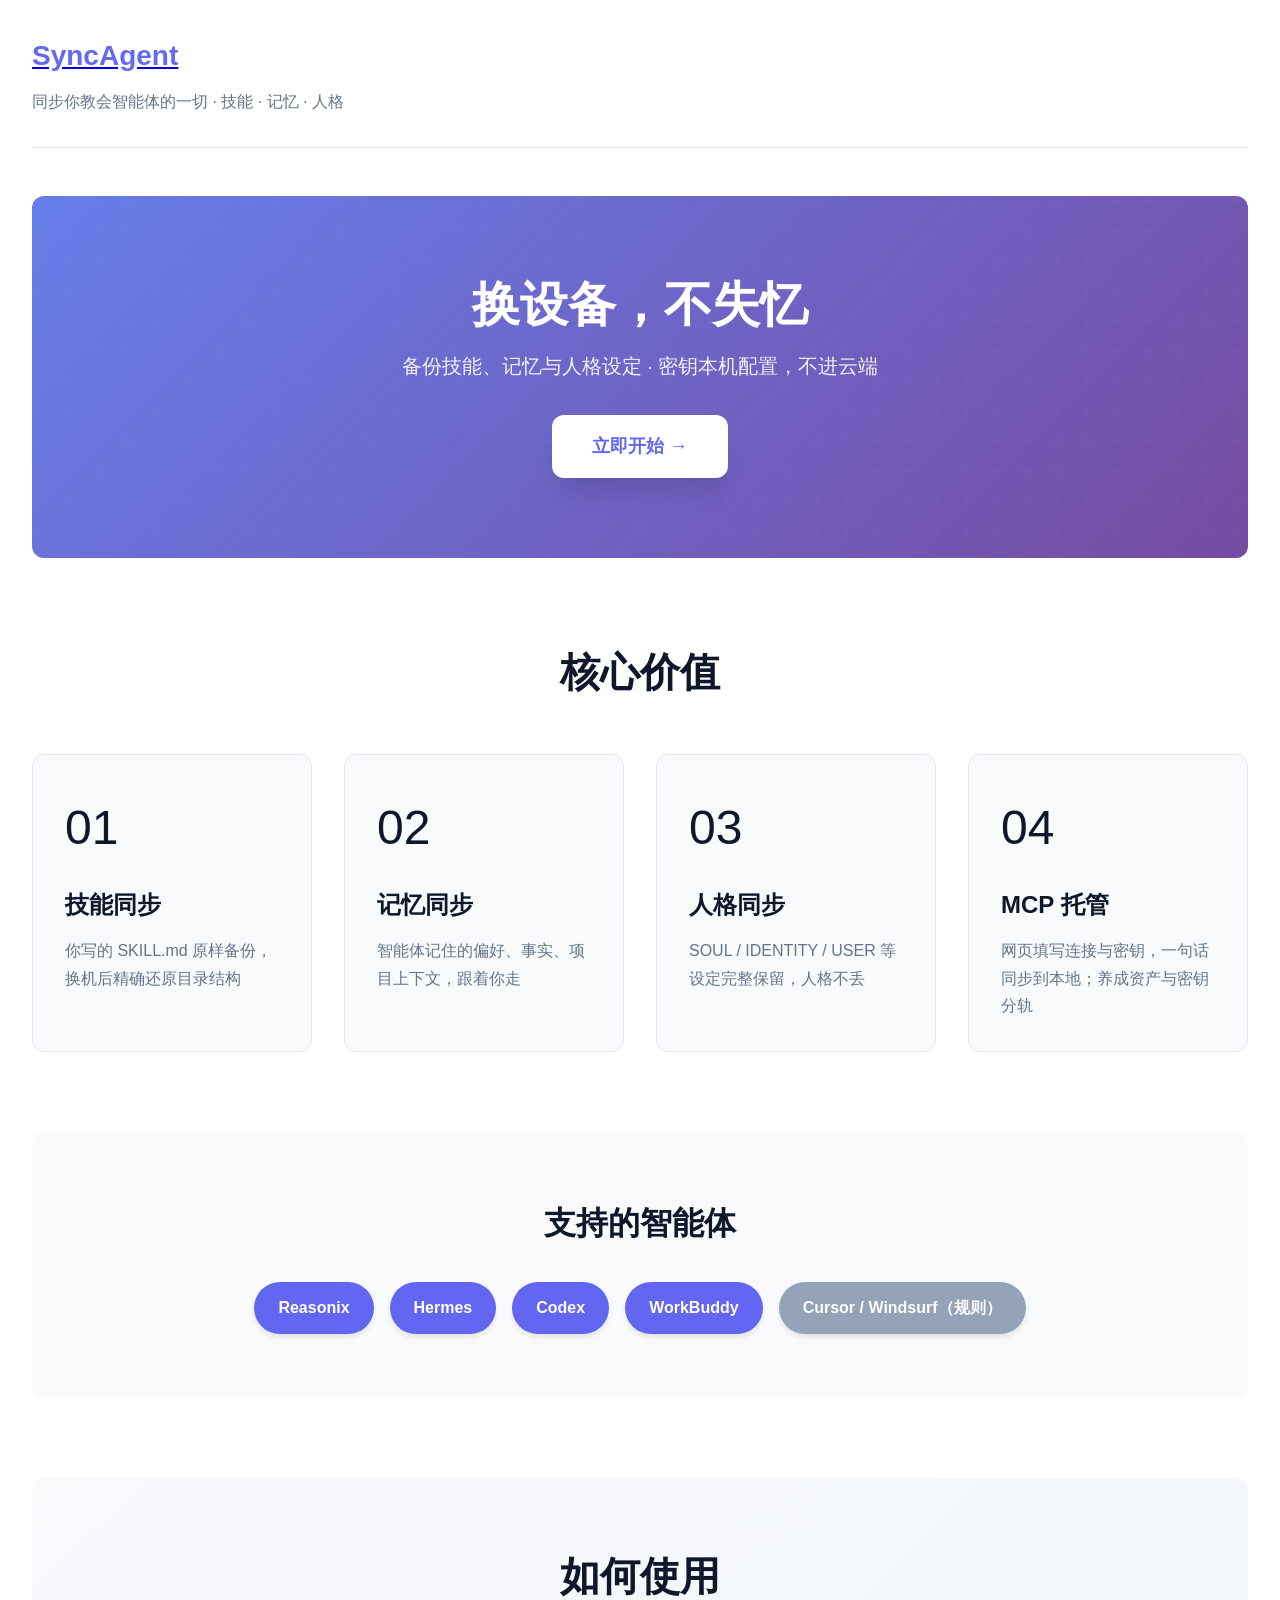
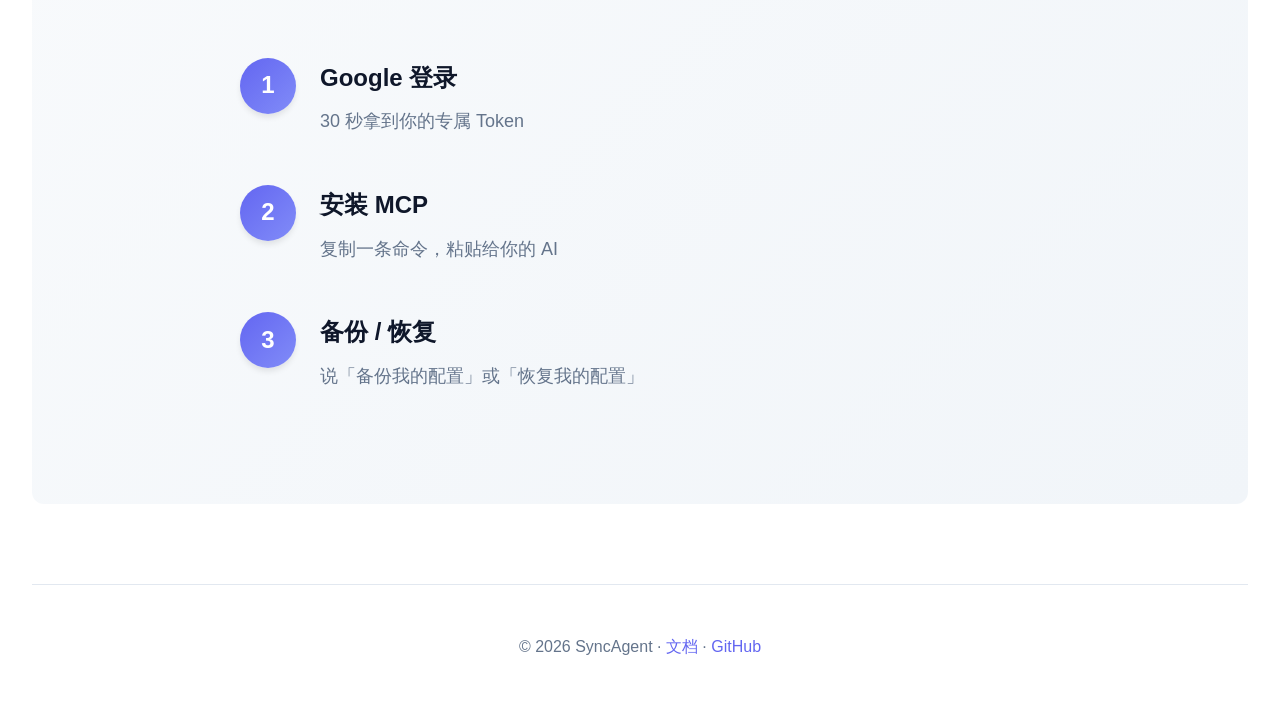
==== commit 7f90c21f: "feat(web): MCP 托管页 + 导航入口 - /mcps 添加/编辑/删除托管 MCP（headers/env 可填密钥） - 编辑留空密钥字段不覆盖原值 - 顶栏增加 MCP 入口；set" ====
--- a/public/index.html
+++ b/public/index.html
@@ -43,8 +43,8 @@
                     </div>
                     <div class="feature-card">
                         <div class="icon">04</div>
-                        <h4>密钥本机配</h4>
-                        <p>API Key / Token 从不上传；MCP 与连接配置留在本地</p>
+                        <h4>MCP 托管</h4>
+                        <p>网页填写连接与密钥，一句话同步到本地；养成资产与密钥分轨</p>
                     </div>
                 </div>
             </section>
